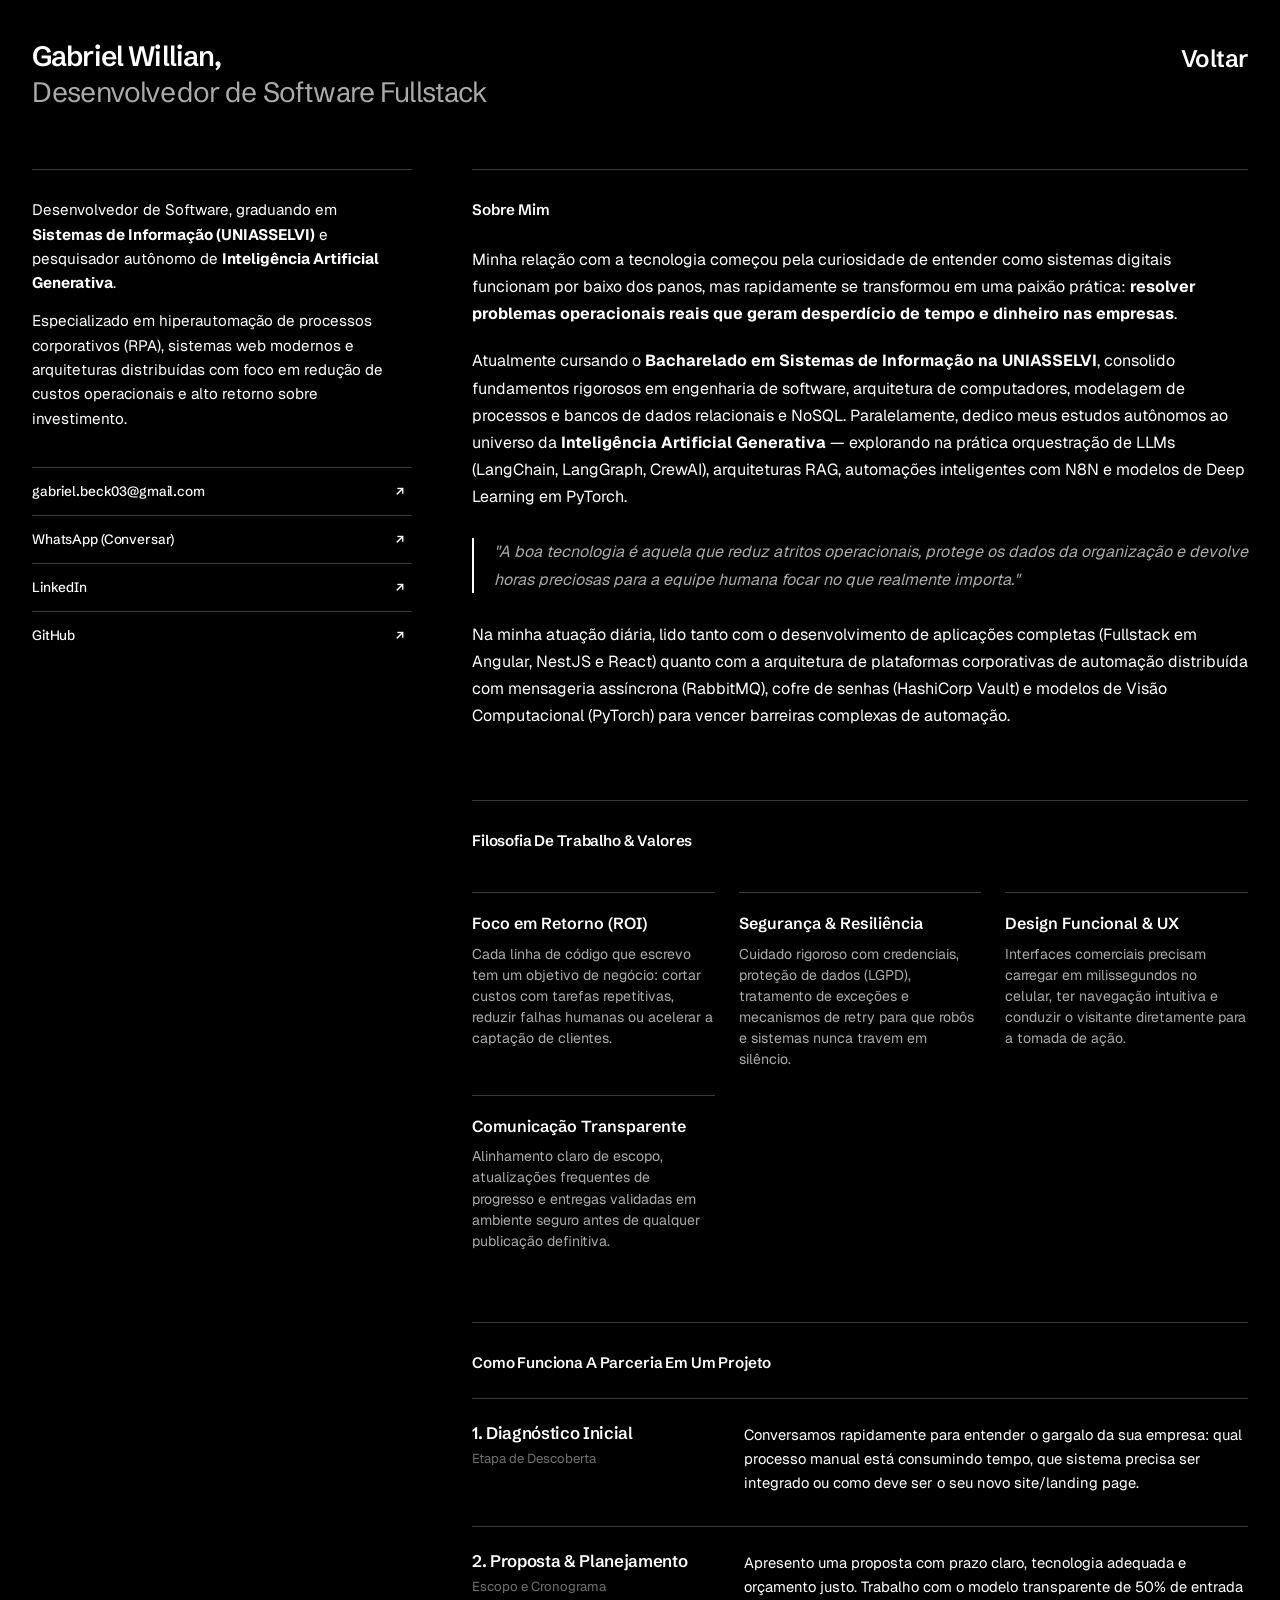
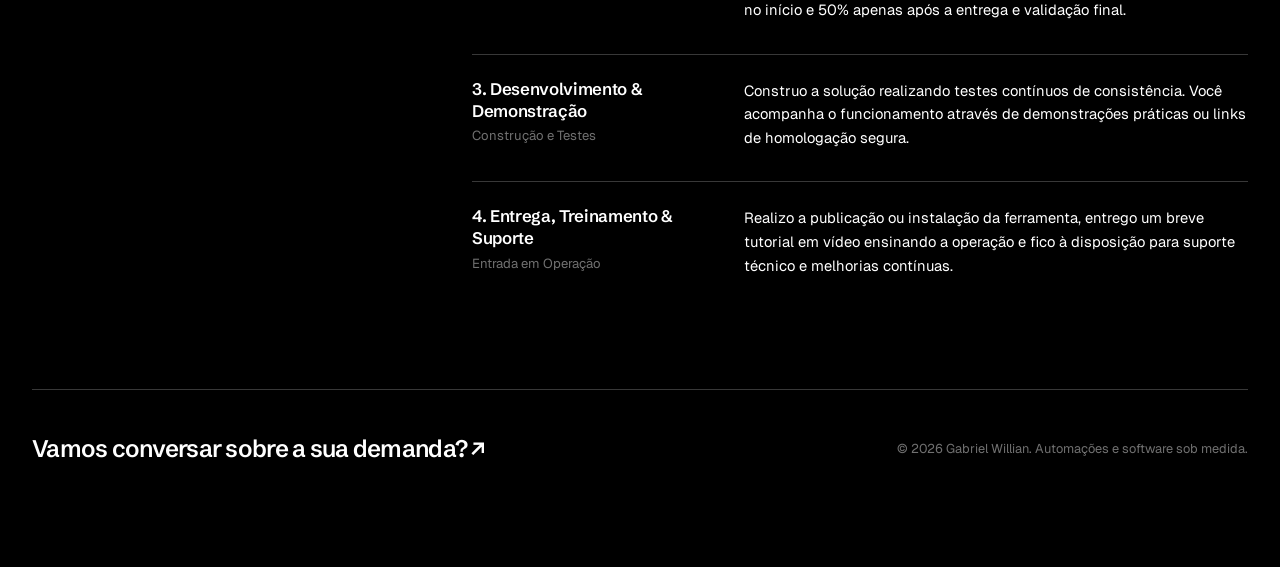
==== about.html @ b28d5c0a "feat: portfólio minimalista completo" ====
<!DOCTYPE html>
<html lang="pt-BR">

<head>
  <meta charset="UTF-8" />
  <meta name="viewport" content="width=device-width, initial-scale=1.0" />
  <title>Sobre Mim — Gabriel Willian</title>
  <meta name="description"
    content="Conheça a trajetória, filosofia de trabalho e metodologia de desenvolvimento de software e automação de processos de Gabriel Willian." />
  <link rel="stylesheet" href="styles.css" />
  <link rel="icon" type="image/svg+xml"
    href="data:image/svg+xml,<svg xmlns='http://www.w3.org/2000/svg' viewBox='0 0 100 100'><text y='.9em' font-size='90'>⚡</text></svg>" />
</head>

<body>

  <div class="page-wrapper">
    <!-- Header -->
    <header class="site-header">
      <a href="index.html" class="brand-wrapper" aria-label="Voltar para a página inicial">
        <h1 class="brand-name">Gabriel Willian,</h1>
        <p class="brand-title">Desenvolvedor de Software Fullstack</p>
      </a>
      <nav>
        <a href="index.html" class="nav-link" aria-label="Voltar para a página inicial">Voltar</a>
      </nav>
    </header>

    <!-- Grid Principal com 2 colunas -->
    <div class="content-grid">

      <!-- Coluna da Esquerda (Sticky Sidebar) -->
      <aside class="sidebar">
        <div class="bio-card">
          <div class="bio-text">
            <p>Desenvolvedor de Software, graduando em <strong>Sistemas de Informação (UNIASSELVI)</strong> e pesquisador autônomo de <strong>Inteligência Artificial Generativa</strong>.</p>
            <p>Especializado em hiperautomação de processos corporativos (RPA), sistemas web modernos e arquiteturas
              distribuídas com foco em redução de custos operacionais e alto retorno sobre investimento.</p>
          </div>
        </div>

        <nav class="contact-list" aria-label="Links de Contato">
          <a href="mailto:gabriel.beck03@gmail.com" class="contact-item" target="_blank" rel="noopener noreferrer">
            <span class="contact-label">gabriel.beck03@gmail.com</span>
            <span class="contact-icon-arrow">↗</span>
          </a>
          <a href="https://wa.me/5547991485201?text=Ol%C3%A1%20Gabriel,%20vi%20seu%20portf%C3%B3lio%20e%20gostaria%20de%20conversar%20sobre%20um%20projeto"
            class="contact-item" target="_blank" rel="noopener noreferrer">
            <span class="contact-label">WhatsApp (Conversar)</span>
            <span class="contact-icon-arrow">↗</span>
          </a>
          <a href="https://www.linkedin.com/in/gabrielwillianfb/" class="contact-item" target="_blank"
            rel="noopener noreferrer">
            <span class="contact-label">LinkedIn</span>
            <span class="contact-icon-arrow">↗</span>
          </a>
          <a href="https://github.com/gabrielwillianfb" class="contact-item" target="_blank" rel="noopener noreferrer">
            <span class="contact-label">GitHub</span>
            <span class="contact-icon-arrow">↗</span>
          </a>
        </nav>
      </aside>

      <!-- Coluna da Direita (Conteúdo Sobre Mim) -->
      <main class="main-content">

        <!-- Seção 1: Trajetória e Perfil -->
        <section class="section-block" aria-labelledby="section-about-me">
          <h2 id="section-about-me" class="section-title">Sobre Mim</h2>

          <div class="about-prose">
            <p>
              Minha relação com a tecnologia começou pela curiosidade de entender como sistemas digitais funcionam por
              baixo dos panos, mas rapidamente se transformou em uma paixão prática: <strong>resolver problemas
                operacionais reais que geram desperdício de tempo e dinheiro nas empresas</strong>.
            </p>

            <p>
              Atualmente cursando o <strong>Bacharelado em Sistemas de Informação na UNIASSELVI</strong>, consolido fundamentos rigorosos em engenharia de software, arquitetura de computadores, modelagem de processos e bancos de dados relacionais e NoSQL. Paralelamente, dedico meus estudos autônomos ao universo da <strong>Inteligência Artificial Generativa</strong> — explorando na prática orquestração de LLMs (LangChain, LangGraph, CrewAI), arquiteturas RAG, automações inteligentes com N8N e modelos de Deep Learning em PyTorch.
            </p>

            <blockquote class="about-quote">
              "A boa tecnologia é aquela que reduz atritos operacionais, protege os dados da organização e devolve horas
              preciosas para a equipe humana focar no que realmente importa."
            </blockquote>

            <p>
              Na minha atuação diária, lido tanto com o desenvolvimento de aplicações completas (Fullstack em Angular,
              NestJS e React) quanto com a arquitetura de plataformas corporativas de automação distribuída com
              mensageria assíncrona (RabbitMQ), cofre de senhas (HashiCorp Vault) e modelos de Visão
              Computacional (PyTorch) para vencer barreiras complexas de automação.
            </p>
          </div>
        </section>

        <!-- Seção 2: Filosofia de Trabalho -->
        <section class="section-block" aria-labelledby="section-philosophy">
          <h2 id="section-philosophy" class="section-title">Filosofia de Trabalho & Valores</h2>

          <div class="pillars-grid">
            <div class="pillar-item">
              <h3 class="pillar-title">Foco em Retorno (ROI)</h3>
              <p class="pillar-desc">
                Cada linha de código que escrevo tem um objetivo de negócio: cortar custos com tarefas repetitivas,
                reduzir falhas humanas ou acelerar a captação de clientes.
              </p>
            </div>

            <div class="pillar-item">
              <h3 class="pillar-title">Segurança & Resiliência</h3>
              <p class="pillar-desc">
                Cuidado rigoroso com credenciais, proteção de dados (LGPD), tratamento de exceções e mecanismos de retry
                para que robôs e sistemas nunca travem em silêncio.
              </p>
            </div>

            <div class="pillar-item">
              <h3 class="pillar-title">Design Funcional & UX</h3>
              <p class="pillar-desc">
                Interfaces comerciais precisam carregar em milissegundos no celular, ter navegação intuitiva e conduzir
                o visitante diretamente para a tomada de ação.
              </p>
            </div>

            <div class="pillar-item">
              <h3 class="pillar-title">Comunicação Transparente</h3>
              <p class="pillar-desc">
                Alinhamento claro de escopo, atualizações frequentes de progresso e entregas validadas em ambiente
                seguro antes de qualquer publicação definitiva.
              </p>
            </div>
          </div>
        </section>

        <!-- Seção 3: Como Funciona o Atendimento Freelance -->
        <section class="section-block" aria-labelledby="section-methodology">
          <h2 id="section-methodology" class="section-title">Como Funciona a Parceria em um Projeto</h2>

          <div class="entries-list">
            <article class="entry-item">
              <div class="entry-meta">
                <h3 class="entry-role">1. Diagnóstico Inicial</h3>
                <span class="entry-period">Etapa de Descoberta</span>
              </div>
              <div class="entry-details">
                <p class="entry-description">
                  Conversamos rapidamente para entender o gargalo da sua empresa: qual processo manual está consumindo
                  tempo, que sistema precisa ser integrado ou como deve ser o seu novo site/landing page.
                </p>
              </div>
            </article>

            <article class="entry-item">
              <div class="entry-meta">
                <h3 class="entry-role">2. Proposta & Planejamento</h3>
                <span class="entry-period">Escopo e Cronograma</span>
              </div>
              <div class="entry-details">
                <p class="entry-description">
                  Apresento uma proposta com prazo claro, tecnologia adequada e orçamento justo. Trabalho com o modelo
                  transparente de 50% de entrada no início e 50% apenas após a entrega e validação final.
                </p>
              </div>
            </article>

            <article class="entry-item">
              <div class="entry-meta">
                <h3 class="entry-role">3. Desenvolvimento & Demonstração</h3>
                <span class="entry-period">Construção e Testes</span>
              </div>
              <div class="entry-details">
                <p class="entry-description">
                  Construo a solução realizando testes contínuos de consistência. Você acompanha o funcionamento através
                  de demonstrações práticas ou links de homologação segura.
                </p>
              </div>
            </article>

            <article class="entry-item">
              <div class="entry-meta">
                <h3 class="entry-role">4. Entrega, Treinamento & Suporte</h3>
                <span class="entry-period">Entrada em Operação</span>
              </div>
              <div class="entry-details">
                <p class="entry-description">
                  Realizo a publicação ou instalação da ferramenta, entrego um breve tutorial em vídeo ensinando a
                  operação e fico à disposição para suporte técnico e melhorias contínuas.
                </p>
              </div>
            </article>
          </div>
        </section>

      </main>

    </div>

    <!-- Footer com CTA -->
    <footer class="site-footer">
      <a href="https://wa.me/5547991485201?text=Ol%C3%A1%20Gabriel,%20li%20sua%20p%C3%A1gina%20Sobre%20e%20gostaria%20de%20bater%20um%20papo"
        class="footer-cta" target="_blank" rel="noopener noreferrer">
        Vamos conversar sobre a sua demanda? ↗
      </a>
      <p class="footer-copy">© 2026 Gabriel Willian. Automações e software sob medida.</p>
    </footer>

  </div>

</body>

</html>
---- styles.css ----
/* ==========================================================================
   PORTFOLIO MINIMALISTA — GABRIEL WILLIAN
   Inspirado no design minimalista editorial do Figma
   Foco em tipografia suíça, contraste puro, micro-interações e alta performance
   ========================================================================== */

@import url('https://fonts.googleapis.com/css2?family=Geist:wght@300;400;500;600&family=Schibsted+Grotesk:ital,wght@0,400;0,500;0,600;0,700;1,400&display=swap');

:root {
  --bg-color: #000000;
  --surface-color: #0a0a0c;
  --surface-hover: #121216;
  --border-color: #383838;
  --border-subtle: #242424;
  
  --text-primary: #FFFFFF;
  --text-secondary: #ABABAB;
  --text-muted: #707070;
  
  --accent-color: #FFFFFF;
  --tag-bg: #18181b;
  --tag-text: #d4d4d8;
  
  --font-heading: 'Schibsted Grotesk', -apple-system, BlinkMacSystemFont, 'Segoe UI', Roboto, sans-serif;
  --font-body: 'Geist', -apple-system, BlinkMacSystemFont, 'Segoe UI', Roboto, sans-serif;
  
  --container-max-width: 1360px;
  --transition-fast: 0.18s cubic-bezier(0.16, 1, 0.3, 1);
}

/* Reset Universal */
*, *::before, *::after {
  box-sizing: border-box;
  margin: 0;
  padding: 0;
}

html {
  font-size: 16px;
  background-color: var(--bg-color);
  color: var(--text-primary);
  font-family: var(--font-body);
  text-rendering: optimizeLegibility;
  -webkit-font-smoothing: antialiased;
  -moz-osx-font-smoothing: grayscale;
  scroll-behavior: smooth;
}

body {
  min-height: 100vh;
  background-color: var(--bg-color);
  line-height: 1.55;
  overflow-x: hidden;
}

a {
  color: inherit;
  text-decoration: none;
  transition: color var(--transition-fast), border-color var(--transition-fast), opacity var(--transition-fast);
}

ul, ol {
  list-style: none;
}

button {
  background: none;
  border: none;
  color: inherit;
  font: inherit;
  cursor: pointer;
}

/* ==========================================================================
   LAYOUT PRINCIPAL
   ========================================================================== */

.page-wrapper {
  max-width: var(--container-max-width);
  margin: 0 auto;
  padding: 40px 32px 100px 32px;
  display: flex;
  flex-direction: column;
}

@media (max-width: 768px) {
  .page-wrapper {
    padding: 24px 20px 60px 20px;
  }
}

/* ==========================================================================
   HEADER
   ========================================================================== */

.site-header {
  display: flex;
  justify-content: space-between;
  align-items: flex-start;
  padding-bottom: 60px;
  width: 100%;
}

.brand-wrapper {
  display: flex;
  flex-direction: column;
  gap: 2px;
}

.brand-name {
  font-family: var(--font-heading);
  font-size: 1.75rem;
  font-weight: 600;
  letter-spacing: -0.03em;
  color: var(--text-primary);
  line-height: 1.2;
}

.brand-title {
  font-family: var(--font-heading);
  font-size: 1.75rem;
  font-weight: 400;
  letter-spacing: -0.03em;
  color: var(--text-secondary);
  line-height: 1.2;
}

@media (max-width: 768px) {
  .brand-name, .brand-title {
    font-size: 1.35rem;
  }
  .site-header {
    padding-bottom: 36px;
  }
}

.nav-link {
  font-family: var(--font-heading);
  font-size: 1.5rem;
  font-weight: 600;
  letter-spacing: -0.02em;
  color: var(--text-primary);
  position: relative;
  transition: opacity var(--transition-fast);
}

.nav-link:hover {
  opacity: 0.7;
}

@media (max-width: 768px) {
  .nav-link {
    font-size: 1.25rem;
  }
}

/* ==========================================================================
   GRID DE CONTEÚDO (DUAS COLUNAS NO DESKTOP)
   ========================================================================== */

.content-grid {
  display: grid;
  grid-template-columns: 380px 1fr;
  gap: 60px;
  align-items: start;
}

@media (max-width: 1080px) {
  .content-grid {
    grid-template-columns: 320px 1fr;
    gap: 40px;
  }
}

@media (max-width: 900px) {
  .content-grid {
    grid-template-columns: 1fr;
    gap: 48px;
  }
}

/* ==========================================================================
   COLUNA ESQUERDA (SIDEBAR STICKY)
   ========================================================================== */

.sidebar {
  position: sticky;
  top: 32px;
  display: flex;
  flex-direction: column;
}

@media (max-width: 900px) {
  .sidebar {
    position: static;
  }
}

.bio-card {
  border-top: 1px solid var(--border-color);
  padding: 28px 24px 36px 0;
}

.bio-text {
  font-family: var(--font-body);
  font-size: 0.95rem;
  line-height: 1.6;
  color: var(--text-primary);
  font-weight: 400;
}

.bio-text p + p {
  margin-top: 14px;
}

.contact-list {
  display: flex;
  flex-direction: column;
}

.contact-item {
  display: flex;
  align-items: center;
  justify-content: space-between;
  padding: 13px 8px 13px 0;
  border-top: 0.5px solid var(--border-color);
  font-family: var(--font-heading);
  font-size: 0.85rem;
  font-weight: 500;
  color: var(--text-primary);
  letter-spacing: -0.01em;
  transition: background-color var(--transition-fast), padding-left var(--transition-fast);
}

.contact-item:hover {
  background-color: var(--surface-color);
  padding-left: 8px;
}

.contact-label {
  display: flex;
  align-items: center;
  gap: 8px;
}

.contact-icon-arrow {
  font-family: var(--font-heading);
  font-size: 0.85rem;
  font-weight: 600;
  transition: transform var(--transition-fast);
}

.contact-item:hover .contact-icon-arrow {
  transform: translate(2px, -2px);
}

/* ==========================================================================
   COLUNA DIREITA (CONTEÚDO PRINCIPAL)
   ========================================================================== */

.main-content {
  display: flex;
  flex-direction: column;
  gap: 70px;
}

.section-block {
  display: flex;
  flex-direction: column;
  border-top: 1px solid var(--border-color);
  padding-top: 28px;
}

.section-title {
  font-family: var(--font-heading);
  font-size: 0.95rem;
  font-weight: 600;
  letter-spacing: -0.01em;
  color: var(--text-primary);
  text-transform: capitalize;
  margin-bottom: 24px;
}

/* ==========================================================================
   LISTA DE PROJETOS / CASES (EXPERIENCE)
   ========================================================================== */

.entries-list {
  display: flex;
  flex-direction: column;
}

.entry-item {
  display: grid;
  grid-template-columns: 240px 1fr;
  gap: 32px;
  padding: 24px 0 32px 0;
  border-top: 0.5px solid var(--border-color);
  transition: background-color var(--transition-fast);
}

@media (max-width: 680px) {
  .entry-item {
    grid-template-columns: 1fr;
    gap: 12px;
    padding: 20px 0 28px 0;
  }
}

.entry-meta {
  display: flex;
  flex-direction: column;
  gap: 4px;
}

.entry-role {
  font-family: var(--font-heading);
  font-size: 1.05rem;
  font-weight: 600;
  letter-spacing: -0.02em;
  color: var(--text-primary);
  line-height: 1.3;
}

.entry-company-link {
  font-family: var(--font-heading);
  font-size: 0.9rem;
  color: var(--text-secondary);
  display: inline-flex;
  align-items: center;
  gap: 4px;
  transition: color var(--transition-fast);
}

.entry-company-link:hover {
  color: var(--text-primary);
}

.entry-period {
  font-size: 0.82rem;
  color: var(--text-muted);
}

.entry-badge {
  display: inline-block;
  align-self: flex-start;
  margin-top: 6px;
  padding: 3px 8px;
  border-radius: 4px;
  background-color: var(--tag-bg);
  color: var(--tag-text);
  font-size: 0.72rem;
  font-weight: 500;
  letter-spacing: 0.02em;
}

.entry-details {
  display: flex;
  flex-direction: column;
  gap: 12px;
}

.entry-description {
  font-size: 0.92rem;
  color: var(--text-primary);
  line-height: 1.6;
}

.entry-bullets {
  display: flex;
  flex-direction: column;
  gap: 6px;
  padding-left: 18px;
}

.entry-bullets li {
  list-style-type: disc;
  font-size: 0.88rem;
  color: var(--text-secondary);
  line-height: 1.5;
}

.entry-tags {
  display: flex;
  flex-wrap: wrap;
  gap: 6px;
  margin-top: 6px;
}

.tech-tag {
  font-family: var(--font-body);
  font-size: 0.75rem;
  padding: 3px 9px;
  background-color: #121214;
  border: 1px solid #26262a;
  border-radius: 4px;
  color: #cfcfd4;
  letter-spacing: -0.01em;
}

.project-demo-btn {
  display: inline-flex;
  align-items: center;
  gap: 6px;
  align-self: flex-start;
  margin-top: 8px;
  padding: 6px 12px;
  background-color: #ffffff;
  color: #000000;
  font-size: 0.8rem;
  font-weight: 600;
  border-radius: 4px;
  transition: opacity var(--transition-fast), transform var(--transition-fast);
}

.project-demo-btn:hover {
  opacity: 0.85;
  transform: translateY(-1px);
}

/* ==========================================================================
   SEÇÃO DE SERVIÇOS OFERECIDOS (O QUE VOCÊ VENDE)
   ========================================================================== */

.services-grid {
  display: grid;
  grid-template-columns: repeat(auto-fit, minmax(240px, 1fr));
  gap: 20px;
}

.service-card {
  border: 1px solid var(--border-subtle);
  background-color: var(--surface-color);
  padding: 24px;
  border-radius: 6px;
  display: flex;
  flex-direction: column;
  gap: 10px;
  transition: border-color var(--transition-fast), background-color var(--transition-fast);
}

.service-card:hover {
  border-color: var(--border-color);
  background-color: var(--surface-hover);
}

.service-icon {
  font-size: 1.25rem;
  margin-bottom: 4px;
}

.service-title {
  font-family: var(--font-heading);
  font-size: 1rem;
  font-weight: 600;
  color: var(--text-primary);
  letter-spacing: -0.02em;
}

.service-desc {
  font-size: 0.86rem;
  color: var(--text-secondary);
  line-height: 1.5;
}

/* ==========================================================================
   SEÇÃO SKILLS (EM COLUNAS LIMPAS)
   ========================================================================== */

.skills-layout {
  display: grid;
  grid-template-columns: repeat(auto-fit, minmax(200px, 1fr));
  gap: 32px;
}

.skills-column-title {
  font-family: var(--font-heading);
  font-size: 0.88rem;
  font-weight: 600;
  color: var(--text-secondary);
  margin-bottom: 12px;
  letter-spacing: -0.01em;
}

.skills-column ul {
  display: flex;
  flex-direction: column;
  gap: 8px;
}

.skills-column li {
  font-size: 0.88rem;
  color: var(--text-primary);
  display: flex;
  align-items: center;
  gap: 8px;
}

.skills-column li::before {
  content: "—";
  color: var(--text-muted);
}

/* ==========================================================================
   SEÇÃO EDUCAÇÃO & CERTIFICAÇÕES
   ========================================================================== */

.education-row {
  display: flex;
  justify-content: space-between;
  align-items: flex-start;
  gap: 20px;
  padding: 16px 0;
  border-top: 0.5px solid var(--border-color);
}

@media (max-width: 600px) {
  .education-row {
    flex-direction: column;
    gap: 4px;
  }
}

.education-school {
  font-family: var(--font-heading);
  font-size: 0.95rem;
  font-weight: 600;
  color: var(--text-primary);
}

.education-degree {
  font-size: 0.9rem;
  color: var(--text-secondary);
  text-align: right;
}

@media (max-width: 600px) {
  .education-degree {
    text-align: left;
  }
}

/* ==========================================================================
   FOOTER COM CTA EM DESTAQUE
   ========================================================================== */

.site-footer {
  margin-top: 80px;
  padding-top: 40px;
  border-top: 0.5px solid var(--border-color);
  display: flex;
  justify-content: space-between;
  align-items: center;
  flex-wrap: wrap;
  gap: 20px;
}

.footer-cta {
  font-family: var(--font-heading);
  font-size: 1.5rem;
  font-weight: 600;
  letter-spacing: -0.03em;
  color: var(--text-primary);
  display: inline-flex;
  align-items: center;
  gap: 8px;
  transition: opacity var(--transition-fast);
}

.footer-cta:hover {
  opacity: 0.7;
}

.footer-copy {
  font-size: 0.8rem;
  color: var(--text-muted);
}

/* ==========================================================================
   PÁGINA ABOUT
   ========================================================================== */

.about-prose {
  font-size: 1rem;
  line-height: 1.7;
  color: var(--text-primary);
}

.about-prose p + p {
  margin-top: 20px;
}

.about-quote {
  border-left: 2px solid var(--text-primary);
  padding-left: 20px;
  margin: 28px 0;
  font-style: italic;
  color: var(--text-secondary);
}

.pillars-grid {
  display: grid;
  grid-template-columns: repeat(auto-fit, minmax(240px, 1fr));
  gap: 24px;
  margin-top: 16px;
}

.pillar-item {
  border-top: 0.5px solid var(--border-color);
  padding-top: 18px;
  display: flex;
  flex-direction: column;
  gap: 8px;
}

.pillar-title {
  font-family: var(--font-heading);
  font-size: 1rem;
  font-weight: 600;
  color: var(--text-primary);
}

.pillar-desc {
  font-size: 0.88rem;
  color: var(--text-secondary);
  line-height: 1.5;
}
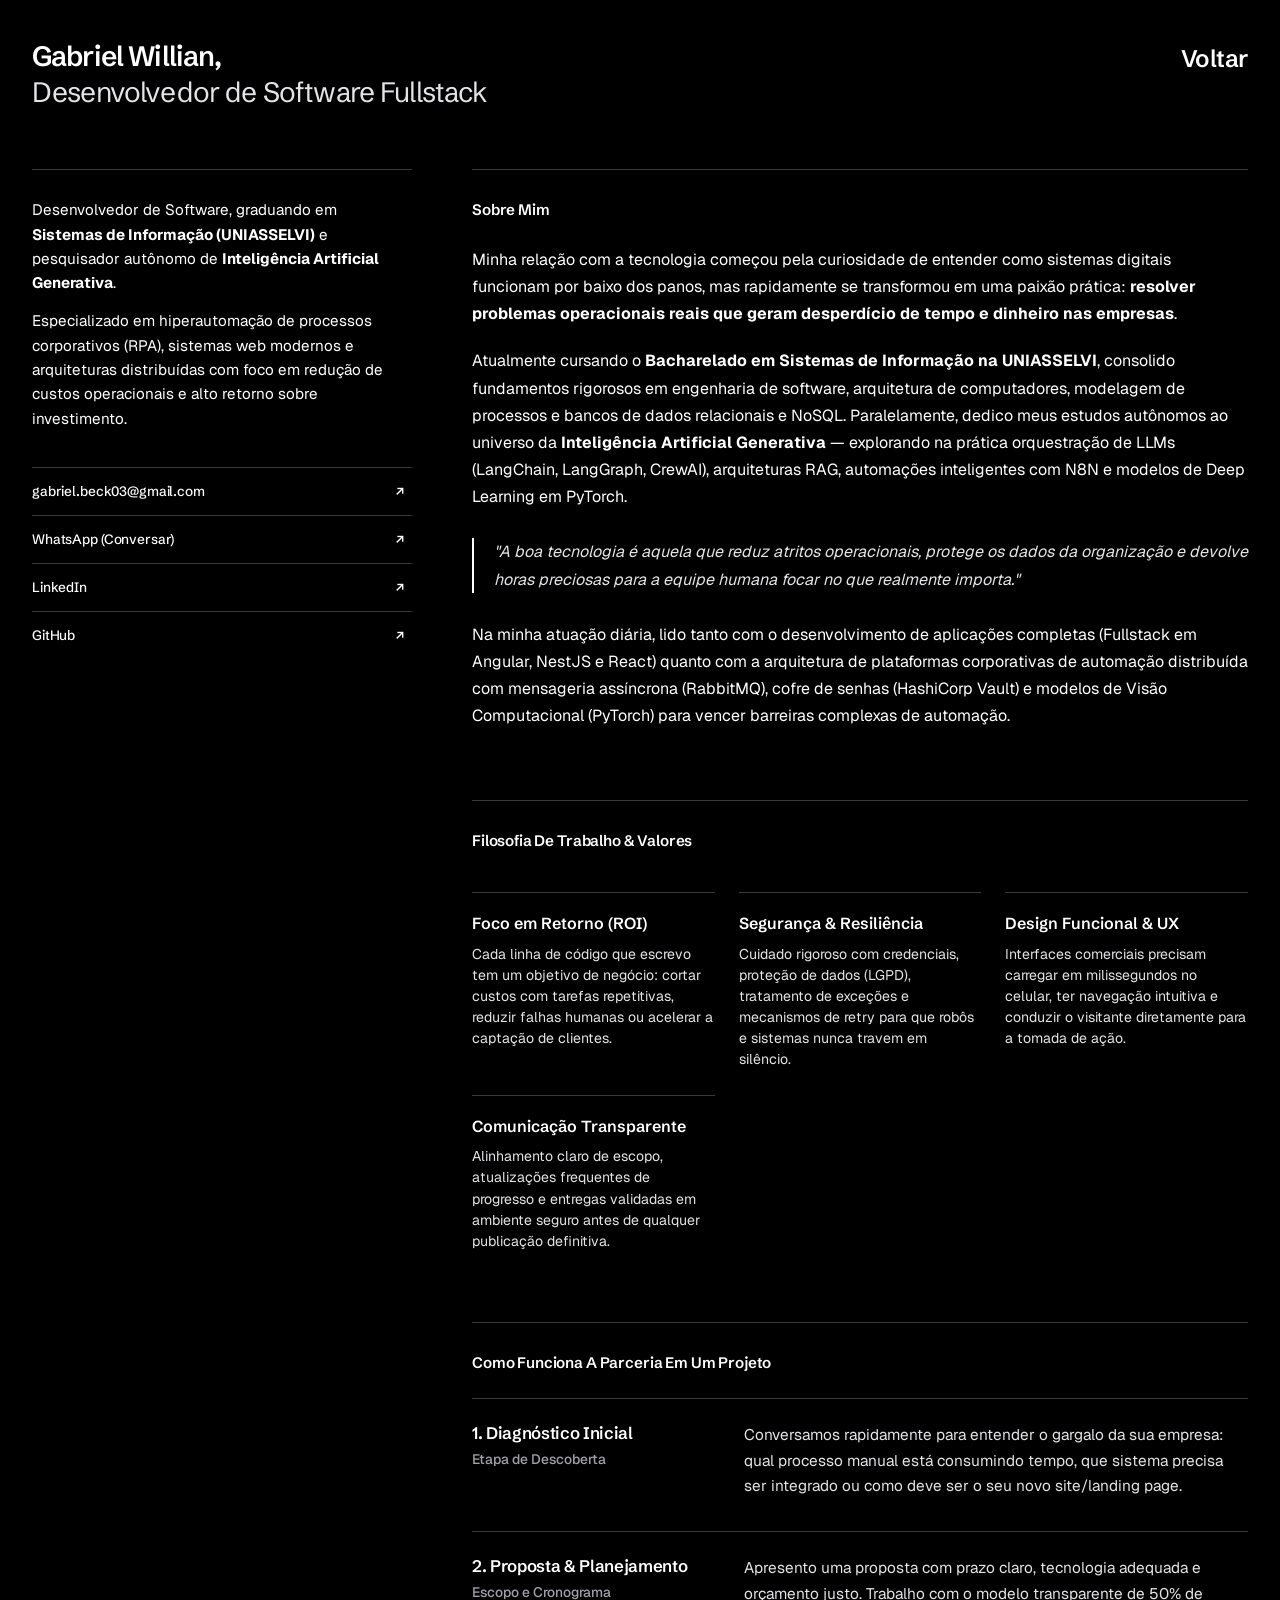
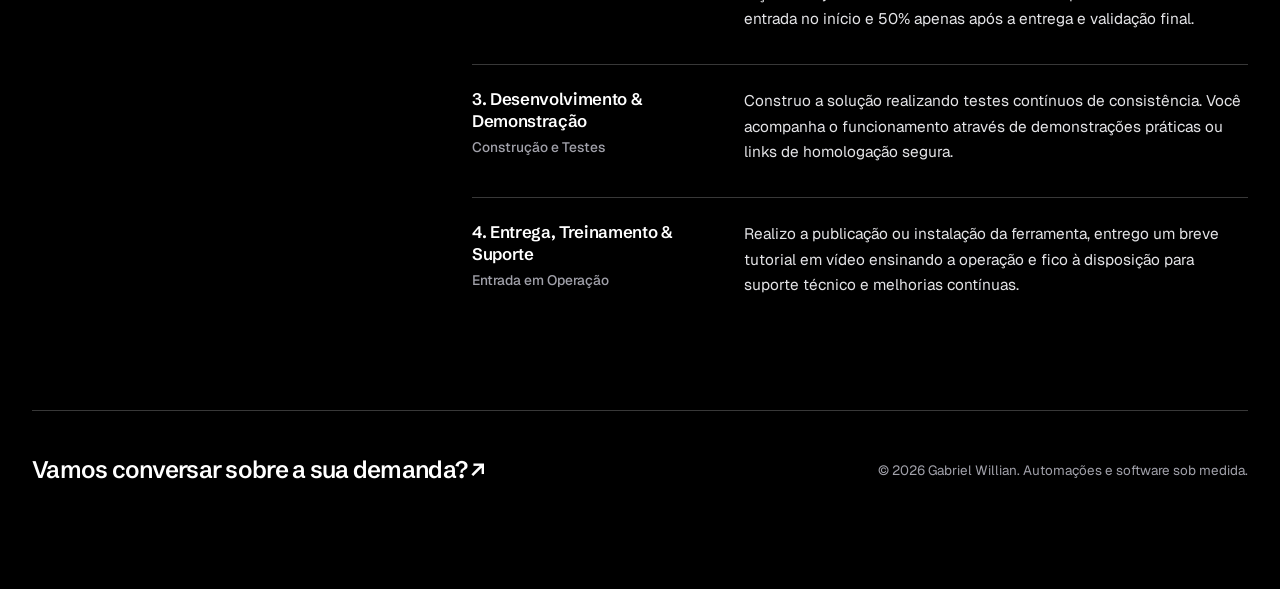
==== commit d4945a5a: "Ajustado formatação do código" ====
--- a/about.html
+++ b/about.html
@@ -33,7 +33,8 @@
       <aside class="sidebar">
         <div class="bio-card">
           <div class="bio-text">
-            <p>Desenvolvedor de Software, graduando em <strong>Sistemas de Informação (UNIASSELVI)</strong> e pesquisador autônomo de <strong>Inteligência Artificial Generativa</strong>.</p>
+            <p>Desenvolvedor de Software, graduando em <strong>Sistemas de Informação (UNIASSELVI)</strong> e
+              pesquisador autônomo de <strong>Inteligência Artificial Generativa</strong>.</p>
             <p>Especializado em hiperautomação de processos corporativos (RPA), sistemas web modernos e arquiteturas
               distribuídas com foco em redução de custos operacionais e alto retorno sobre investimento.</p>
           </div>
@@ -76,7 +77,12 @@
             </p>
 
             <p>
-              Atualmente cursando o <strong>Bacharelado em Sistemas de Informação na UNIASSELVI</strong>, consolido fundamentos rigorosos em engenharia de software, arquitetura de computadores, modelagem de processos e bancos de dados relacionais e NoSQL. Paralelamente, dedico meus estudos autônomos ao universo da <strong>Inteligência Artificial Generativa</strong> — explorando na prática orquestração de LLMs (LangChain, LangGraph, CrewAI), arquiteturas RAG, automações inteligentes com N8N e modelos de Deep Learning em PyTorch.
+              Atualmente cursando o <strong>Bacharelado em Sistemas de Informação na UNIASSELVI</strong>, consolido
+              fundamentos rigorosos em engenharia de software, arquitetura de computadores, modelagem de processos e
+              bancos de dados relacionais e NoSQL. Paralelamente, dedico meus estudos autônomos ao universo da
+              <strong>Inteligência Artificial Generativa</strong> — explorando na prática orquestração de LLMs
+              (LangChain, LangGraph, CrewAI), arquiteturas RAG, automações inteligentes com N8N e modelos de Deep
+              Learning em PyTorch.
             </p>
 
             <blockquote class="about-quote">
--- a/styles.css
+++ b/styles.css
@@ -8,28 +8,37 @@
 
 :root {
   --bg-color: #000000;
-  --surface-color: #0a0a0c;
-  --surface-hover: #121216;
+  --surface-color: #0d0d10;
+  --surface-hover: #16161c;
   --border-color: #383838;
-  --border-subtle: #242424;
-  
+  --border-subtle: #26262c;
+
+  /* Sistema de Cores e Tipografia de Alto Contraste (WCAG AAA) */
   --text-primary: #FFFFFF;
-  --text-secondary: #ABABAB;
-  --text-muted: #707070;
-  
+  /* 100% Branco — Títulos, destaques, negritos */
+  --text-secondary: #E4E4E7;
+  /* 90% Branco Zinc — Parágrafos, bullets, descrições */
+  --text-tertiary: #CBD5E1;
+  /* 80% Slate — Subtítulos, metadados, links secundários */
+  --text-muted: #A1A1AA;
+  /* 65% Zinc Claro — Datas, períodos (contraste > 7:1) */
+
   --accent-color: #FFFFFF;
-  --tag-bg: #18181b;
-  --tag-text: #d4d4d8;
-  
+  --tag-bg: #18181f;
+  --tag-border: #3b3b48;
+  --tag-text: #F4F4F6;
+
   --font-heading: 'Schibsted Grotesk', -apple-system, BlinkMacSystemFont, 'Segoe UI', Roboto, sans-serif;
   --font-body: 'Geist', -apple-system, BlinkMacSystemFont, 'Segoe UI', Roboto, sans-serif;
-  
+
   --container-max-width: 1360px;
   --transition-fast: 0.18s cubic-bezier(0.16, 1, 0.3, 1);
 }
 
 /* Reset Universal */
-*, *::before, *::after {
+*,
+*::before,
+*::after {
   box-sizing: border-box;
   margin: 0;
   padding: 0;
@@ -59,7 +68,8 @@
   transition: color var(--transition-fast), border-color var(--transition-fast), opacity var(--transition-fast);
 }
 
-ul, ol {
+ul,
+ol {
   list-style: none;
 }
 
@@ -126,9 +136,12 @@
 }
 
 @media (max-width: 768px) {
-  .brand-name, .brand-title {
+
+  .brand-name,
+  .brand-title {
     font-size: 1.35rem;
   }
+
   .site-header {
     padding-bottom: 36px;
   }
@@ -209,7 +222,7 @@
   font-weight: 400;
 }
 
-.bio-text p + p {
+.bio-text p+p {
   margin-top: 14px;
 }
 
@@ -324,11 +337,12 @@
 
 .entry-company-link {
   font-family: var(--font-heading);
-  font-size: 0.9rem;
-  color: var(--text-secondary);
+  font-size: 0.92rem;
+  color: var(--text-tertiary);
   display: inline-flex;
   align-items: center;
   gap: 4px;
+  font-weight: 500;
   transition: color var(--transition-fast);
 }
 
@@ -336,85 +350,138 @@
   color: var(--text-primary);
 }
 
+.entry-company-text {
+  font-family: var(--font-heading);
+  font-size: 0.92rem;
+  color: var(--text-tertiary);
+  font-weight: 500;
+}
+
 .entry-period {
-  font-size: 0.82rem;
+  font-size: 0.86rem;
   color: var(--text-muted);
+  font-weight: 500;
 }
 
 .entry-badge {
   display: inline-block;
   align-self: flex-start;
-  margin-top: 6px;
-  padding: 3px 8px;
+  margin-top: 8px;
+  padding: 4px 10px;
   border-radius: 4px;
-  background-color: var(--tag-bg);
-  color: var(--tag-text);
-  font-size: 0.72rem;
-  font-weight: 500;
+  background-color: #161620;
+  border: 1px solid #3c3c4e;
+  color: #F4F4F6;
+  font-size: 0.76rem;
+  font-weight: 600;
   letter-spacing: 0.02em;
 }
 
 .entry-details {
   display: flex;
   flex-direction: column;
-  gap: 12px;
+  gap: 14px;
 }
 
 .entry-description {
-  font-size: 0.92rem;
-  color: var(--text-primary);
-  line-height: 1.6;
+  font-size: 0.96rem;
+  color: var(--text-secondary);
+  line-height: 1.65;
 }
 
 .entry-bullets {
   display: flex;
   flex-direction: column;
-  gap: 6px;
+  gap: 8px;
   padding-left: 18px;
 }
 
 .entry-bullets li {
   list-style-type: disc;
-  font-size: 0.88rem;
-  color: var(--text-secondary);
-  line-height: 1.5;
+  font-size: 0.91rem;
+  color: var(--text-secondary);
+  line-height: 1.6;
+}
+
+.entry-bullets li strong {
+  color: var(--text-primary);
+  font-weight: 600;
 }
 
 .entry-tags {
   display: flex;
   flex-wrap: wrap;
-  gap: 6px;
+  gap: 8px;
   margin-top: 6px;
 }
 
 .tech-tag {
   font-family: var(--font-body);
-  font-size: 0.75rem;
-  padding: 3px 9px;
-  background-color: #121214;
-  border: 1px solid #26262a;
+  font-size: 0.78rem;
+  padding: 4px 10px;
+  background-color: #14141a;
+  border: 1px solid #363644;
   border-radius: 4px;
-  color: #cfcfd4;
+  color: #F4F4F6;
+  font-weight: 500;
   letter-spacing: -0.01em;
+  transition: border-color var(--transition-fast), color var(--transition-fast), background-color var(--transition-fast);
+}
+
+.tech-tag:hover {
+  background-color: #1e1e26;
+  border-color: #58586c;
+  color: #FFFFFF;
+}
+
+.project-actions {
+  display: flex;
+  flex-wrap: wrap;
+  align-items: center;
+  gap: 12px;
+  margin-top: 10px;
 }
 
 .project-demo-btn {
   display: inline-flex;
   align-items: center;
   gap: 6px;
-  align-self: flex-start;
-  margin-top: 8px;
-  padding: 6px 12px;
-  background-color: #ffffff;
+  padding: 8px 16px;
+  background-color: #FFFFFF;
   color: #000000;
-  font-size: 0.8rem;
+  font-family: var(--font-heading);
+  font-size: 0.82rem;
   font-weight: 600;
   border-radius: 4px;
+  text-decoration: none;
   transition: opacity var(--transition-fast), transform var(--transition-fast);
 }
 
 .project-demo-btn:hover {
-  opacity: 0.85;
+  opacity: 0.88;
+  transform: translateY(-1px);
+}
+
+.project-github-btn {
+  display: inline-flex;
+  align-items: center;
+  gap: 6px;
+  padding: 8px 16px;
+  background-color: #16161e;
+  color: #F4F4F6;
+  border: 1px solid #3c3c4c;
+  font-family: var(--font-heading);
+  font-size: 0.82rem;
+  font-weight: 500;
+  border-radius: 4px;
+  text-decoration: none;
+  transition: background-color var(--transition-fast), border-color var(--transition-fast), color var(--transition-fast), transform var(--transition-fast);
+}
+
+.project-github-btn:hover {
+  background-color: #22222c;
+  border-color: #5a5a70;
+  color: #FFFFFF;
   transform: translateY(-1px);
 }
 
@@ -429,7 +496,7 @@
 }
 
 .service-card {
-  border: 1px solid var(--border-subtle);
+  border: 1px solid #2e2e38;
   background-color: var(--surface-color);
   padding: 24px;
   border-radius: 6px;
@@ -440,7 +507,7 @@
 }
 
 .service-card:hover {
-  border-color: var(--border-color);
+  border-color: #4c4c5c;
   background-color: var(--surface-hover);
 }
 
@@ -451,16 +518,16 @@
 
 .service-title {
   font-family: var(--font-heading);
-  font-size: 1rem;
+  font-size: 1.02rem;
   font-weight: 600;
   color: var(--text-primary);
   letter-spacing: -0.02em;
 }
 
 .service-desc {
-  font-size: 0.86rem;
-  color: var(--text-secondary);
-  line-height: 1.5;
+  font-size: 0.90rem;
+  color: var(--text-secondary);
+  line-height: 1.6;
 }
 
 /* ==========================================================================
@@ -475,22 +542,22 @@
 
 .skills-column-title {
   font-family: var(--font-heading);
-  font-size: 0.88rem;
-  font-weight: 600;
-  color: var(--text-secondary);
-  margin-bottom: 12px;
+  font-size: 0.92rem;
+  font-weight: 600;
+  color: var(--text-primary);
+  margin-bottom: 14px;
   letter-spacing: -0.01em;
 }
 
 .skills-column ul {
   display: flex;
   flex-direction: column;
-  gap: 8px;
+  gap: 9px;
 }
 
 .skills-column li {
-  font-size: 0.88rem;
-  color: var(--text-primary);
+  font-size: 0.90rem;
+  color: var(--text-secondary);
   display: flex;
   align-items: center;
   gap: 8px;
@@ -510,28 +577,29 @@
   justify-content: space-between;
   align-items: flex-start;
   gap: 20px;
-  padding: 16px 0;
+  padding: 18px 0;
   border-top: 0.5px solid var(--border-color);
 }
 
 @media (max-width: 600px) {
   .education-row {
     flex-direction: column;
-    gap: 4px;
+    gap: 6px;
   }
 }
 
 .education-school {
   font-family: var(--font-heading);
-  font-size: 0.95rem;
+  font-size: 0.98rem;
   font-weight: 600;
   color: var(--text-primary);
 }
 
 .education-degree {
-  font-size: 0.9rem;
+  font-size: 0.92rem;
   color: var(--text-secondary);
   text-align: right;
+  line-height: 1.5;
 }
 
 @media (max-width: 600px) {
@@ -568,11 +636,11 @@
 }
 
 .footer-cta:hover {
-  opacity: 0.7;
+  opacity: 0.85;
 }
 
 .footer-copy {
-  font-size: 0.8rem;
+  font-size: 0.84rem;
   color: var(--text-muted);
 }
 
@@ -586,7 +654,7 @@
   color: var(--text-primary);
 }
 
-.about-prose p + p {
+.about-prose p+p {
   margin-top: 20px;
 }
 
@@ -624,4 +692,4 @@
   font-size: 0.88rem;
   color: var(--text-secondary);
   line-height: 1.5;
-}
+}
